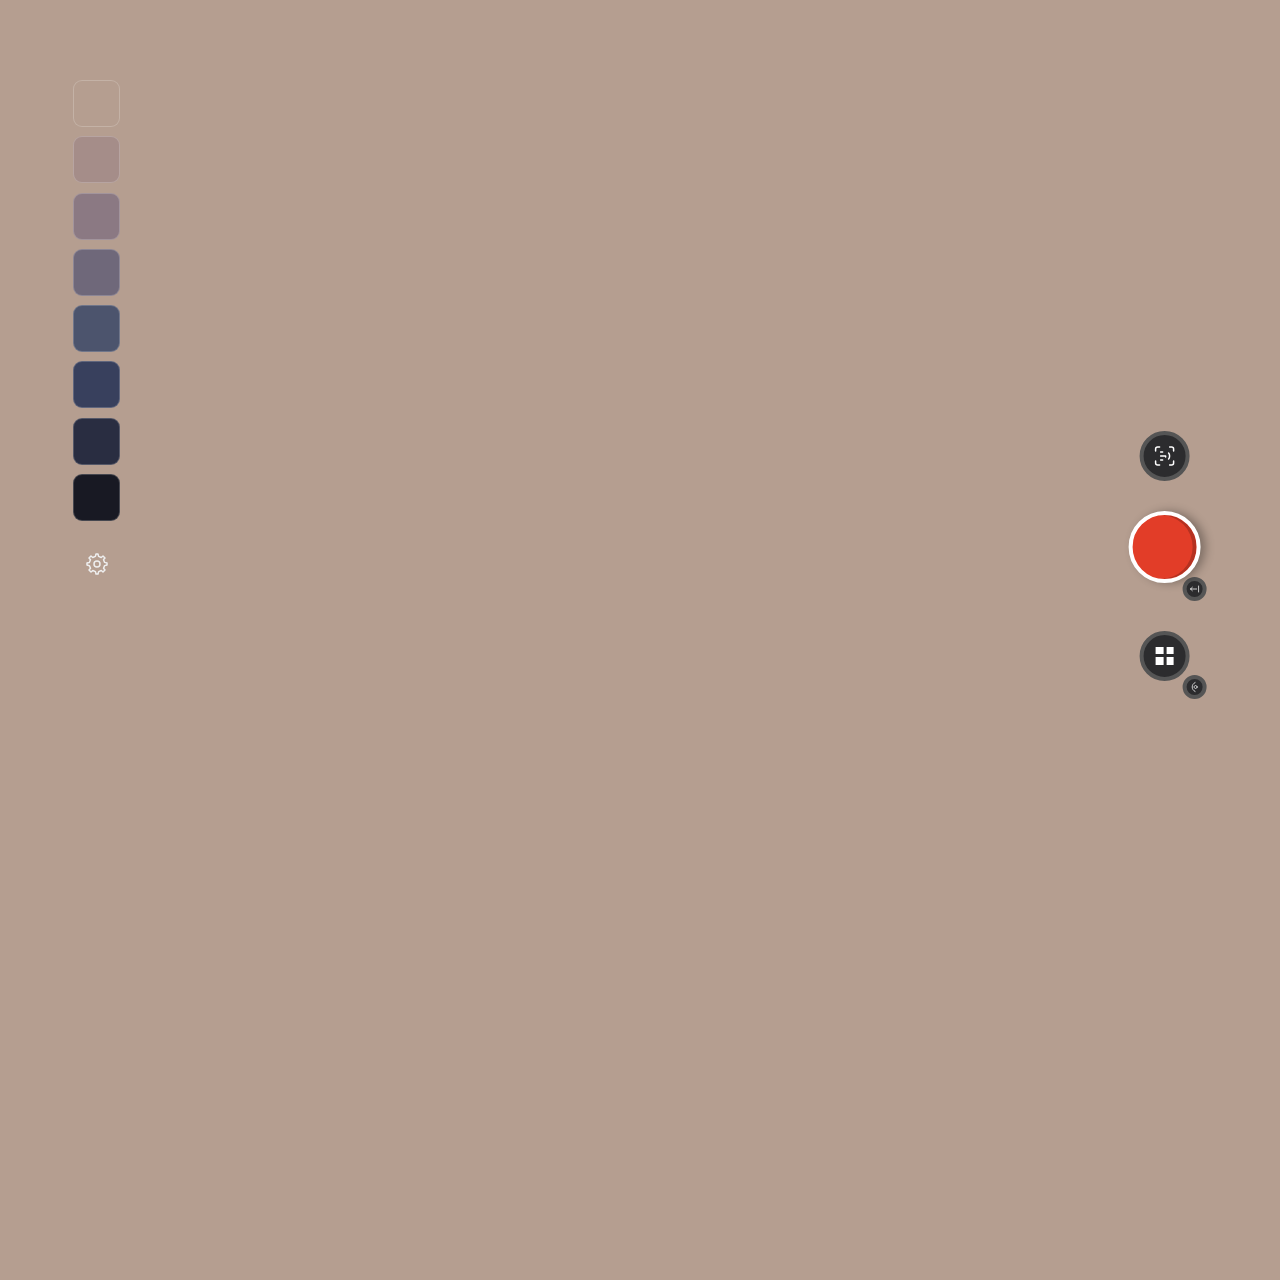
==== index.html @ 61f8f137 "Blue noise dither" ====
<!doctype html>
<html lang="en">
  <head>
    <meta charset="UTF-8" />
    <link rel="manifest" href="manifest.json" />
    <link rel="icon" href="media/favicon.ico" type="image/x-icon" />
    <title>Tesseŀla</title>
    <meta
      name="viewport"
      content="width=device-width, initial-scale=1.0, maximum-scale=1.0, user-scalable=no"
    />
    <meta name="apple-mobile-web-app-capable" content="yes" />
    <meta
      name="apple-mobile-web-app-status-bar-style"
      content="black-translucent"
    />
    <meta name="theme-color" content="#111111" />
    <link rel="stylesheet" href="fonts/jersey.css" />
    <link rel="stylesheet" href="fonts/inter.css" />
    <link rel="stylesheet" href="fonts/iconoir/iconoir.css" />
    <link rel="stylesheet" href="canvas.css" />
  </head>
  <body>
    <!-- The main container for the app's visual output -->
    <header id="palette">
      <div id="topContainer">
        <button id="settingsBtn" aria-label="Settings">
          <span class="iconoir-settings"></span>
        </button>
        <div id="palettePreview"></div>
      </div>
    </header>
    <div class="app-container">
      <main class="viewfinder">
        <div class="canvas-container">
          <!-- The primary canvas for displaying the video feed and UI -->
          <canvas id="displayCanvas"></canvas>
          <!-- A secondary canvas used for smooth transitions between frames -->
          <canvas id="transitionCanvas"></canvas>
        </div>
        <!-- The video element remains hidden, serving only as a data source -->
        <video id="videoFeed" playsinline autoplay muted></video>
        <!-- The file input is also hidden, triggered programmatically for desktop use -->
        <input
          type="file"
          id="imageInput"
          accept="image/*"
          style="display: none"
        />
      </main>
    </div>
    <footer id="controls">
      <div id="buttonContainer">
        <button id="ditherBtn" aria-label="Dither">
          <span class="iconoir-eye"></span>
        </button>
        <button id="resToggleBtn" aria-label="Toggle Resolution">
          <div class="res-icon">
            <span></span>
            <span></span>
            <span></span>
            <span></span>
          </div>
        </button>
        <button id="loadBtn" aria-label="Load">
          <span class="iconoir-upload"></span>
        </button>
        <button id="shutterBtn" aria-label="Shutter"></button>

        <button id="reverseCameraBtn" aria-label="Reverse Camera">
          <span class="iconoir-face-id"></span>
        </button>
      </div>
    </footer>
    <!-- The main application logic -->
    <script src="libs/interact.min.js"></script>
    <script src="src/main.js" type="module"></script>
    <div id="paletteModal" class="modal">
      <div class="modal-content" id="palette-modal-content">
        <span class="close-button">&times;</span>
        <div id="palette-grid"></div>
      </div>
    </div>
    <div id="infoModal" class="modal">
      <div id="modal-content">
        <span class="close-button">&times;</span>
        <h2>
          <span style="font-family: &quot;Inter&quot;">Tesseŀla</span>
        </h2>
        <h3>Pixel cam <span id="version">{{version}}</span></h3>
        <h4>By Ruben Berenguel, 2025</h4>
        <hr />
        <p><code>Palettes</code>: tap to switch, long tap for modal</p>
        <p><code>Square button:</code> low/lower res.</p>
        <p><code>Eye button</code>: Blue noise dithering on/off.</p>
        <p>
          <code>Upload button</code>: Use an existing image, or upload a
          (single) custom palette (Mx32 image composed of 32x32 squares)
        </p>
        <p><code>Face button</code>: Switch to front camera (and then back).</p>
        <p>
          <code>Long press on the image</code> once taken to save / share it.
          Sometimes it can fail. If it does, tap twice on the lower resolution
          and that seems to fix it.
        </p>

        <p>
          Palettes are from Lospec, you can find the full list in
          <a href="https://github.com/rberenguel/tessella"
            >this app's repository</a
          >
        </p>
        <hr />
        <p>
          The layout can be somewhat unstable. This is because iOS Safari does
          not respect preferred orientation lock, so I had to create a
          responsive layout that looks the same when the phone rotates. This
          would not happen on Android, but I have to use the same way in both.
        </p>
      </div>
    </div>
  </body>
</html>
---- fonts/jersey.css ----
@font-face {
  font-family: "jersey";
  src: url("./jersey.ttf") format("truetype");
}
---- fonts/inter.css ----
@font-face {
  font-family: "Inter";
  src: url("./InterDisplay-Regular.woff2") format("woff2");
}
@font-face {
  font-family: "Inter";
  src: url("./InterDisplay-Bold.woff2") format("woff2");
  font-weight: bold;
  font-style: normal;
}
@font-face {
  font-family: "Inter";
  src: url("./InterDisplay-Italic.woff2") format("woff2");
  font-weight: normal;
  font-style: italic;
}
---- canvas.css ----
:root {
  --chrome-bg: #111;
  --chrome-fg: #eee;
}

html,
body {
  margin: 0;
  padding: 0;
  width: 100%;
  height: 100%;
  overflow: hidden !important;
  position: fixed;
  background-color: var(--chrome-bg);
  font-family: "jersey", Roboto, sans-serif;
  -webkit-touch-callout: none;
  -webkit-user-select: none;
  -khtml-user-select: none;
  -moz-user-select: none;
  -ms-user-select: none;
  user-select: none;
}

.app-container {
  display: grid;
  grid-template-rows: 10% 70% 20%;
  width: max(100vw, 100vh);
  height: max(100vw, 100vh);
  position: absolute;
  top: 0;
  left: 0;
  box-shadow: 0 0 20px rgba(0, 0, 0, 0.5);
}

/* This rule now applies to BOTH canvases */
#displayCanvas,
#transitionCanvas {
  position: absolute;
  top: 0;
  left: 0;
  /*width: 100%;
  height: 100%;*/
}

/* Add this new rule for the transition layer */
#transitionCanvas {
  opacity: 0;
  pointer-events: none; /* Ensures it can't be clicked */
  transition: opacity 0.3s ease-in-out;
}

#videoFeed {
  display: none; /* We only need it as a data source */
}

.button-container {
  display: flex;
  justify-content: center;
  align-items: center;
  gap: 30px;
}

/* Add this rule for the new resolution toggle button */
#resToggleBtn {
  width: 50px;
  height: 50px;
  border-radius: 50%;
  background-color: #2c2c2e;
  color: #fff;
  font-weight: bold;
  border: 4px solid #555;
  cursor: pointer;
  transition:
    background-color 0.2s ease,
    border-color 0.2s ease;
  font-size: 24px;
  line-height: 1;
  display: flex;
  justify-content: center;
  align-items: center;
}

#reverseCameraBtn {
  width: 50px;
  height: 50px;
  border-radius: 50%;
  background-color: #2c2c2e;
  color: #fff;
  font-weight: bold;
  border: 4px solid #555;
  cursor: pointer;
  transition:
    background-color 0.2s ease,
    border-color 0.2s ease;
  font-size: 24px;
  line-height: 1;
  display: flex;
  justify-content: center;
  align-items: center;
}

#ditherBtn {
  width: 24px;
  height: 24px;
  border-radius: 50%;
  background-color: #2c2c2e;
  color: #fff;
  font-weight: bold;
  border: 4px solid #555;
  cursor: pointer;
  transition:
    background-color 0.2s ease,
    border-color 0.2s ease;
  font-size: 24px;
  line-height: 1;
  display: flex;
  justify-content: center;
  align-items: center;
  margin: -1.5em;
  margin-top: 1em;
}

#ditherBtn.active {
  background-color: #444;
  border-color: #fff;
}

#ditherBtn span {
  transform: scale(0.5);
}

#loadBtn {
  width: 24px;
  height: 24px;
  border-radius: 50%;
  background-color: #2c2c2e;
  color: #fff;
  font-weight: bold;
  border: 4px solid #555;
  cursor: pointer;
  transition:
    background-color 0.2s ease,
    border-color 0.2s ease;
  font-size: 24px;
  line-height: 1;
  display: flex;
  justify-content: center;
  align-items: center;
  margin-right: -1.5em;
  margin-top: 2.5em;
}

#loadBtn span {
  transform: scale(0.5);
}

/* Add this style for the button's "active" (low-res) state */
#resToggleBtn.active {
  background-color: #444;
  border-color: #fff;
}

.res-icon {
  display: grid;
  grid-template-columns: 1fr 1fr;
  gap: 3px;
  width: 18px;
  height: 18px;
  transition: all 0.2s ease;
}

/* These are the individual "pixels" of the grid icon */
.res-icon span {
  background-color: #fff;
  transition: background-color 0.2s ease;
}

/* --- The Magic Toggle --- */
/* When the button is active (low-res mode)... */
#resToggleBtn.active .res-icon {
  gap: 0; /* Remove the gap */
  background-color: #fff; /* The container itself becomes the solid square */
}

#resToggleBtn.active .res-icon span {
  background-color: transparent; /* ...and the individual pixels disappear */
}

#shutterBtn {
  width: 72px;
  height: 72px;
  border-radius: 50%;
  background-color: #e23d28;
  border: 4px solid #fff;
  box-shadow:
    0 5px 10px rgba(0, 0, 0, 0.3),
    inset 0 -4px 0 rgba(0, 0, 0, 0.2);
  cursor: pointer;
  appearance: none;
  transition:
    transform 0.1s ease,
    box-shadow 0.1s ease;
}

#shutterBtn:active {
  transform: translateY(2px);
  box-shadow:
    0 2px 5px rgba(0, 0, 0, 0.4),
    inset 0 -2px 0 rgba(0, 0, 0, 0.2);
}

/* Palette */

#topContainer {
  position: relative;
  left: 50%;
  transform: translate(-50%);
  top: 1vh;
  width: auto;
  display: flex;
}

#palette {
  position: absolute;
  height: calc(0.1 * max(100vh, 100vw));
  width: 100vw;
  z-index: 1000;
}

body.landscape #palette {
  top: 0 !important;
  transform-origin: center center;
  transform: rotate(-90deg);
  top: 20cqw;
  left: calc(-50% + 0.1 * max(100vh, 100vw));
}

#palettePreview {
  display: inline-grid;
  grid-template-columns: repeat(8, 1fr);
  row-gap: 4px;
  width: min(30vh, 30vh);
  position: relative;
  left: 50%;
  transform: translate(-50%);
}

body.landscape #palettePreview {
  width: 50vh;
  left: 30%;
}

.swatch {
  width: calc(5 * min(1vh, 1vw));
  height: calc(5 * min(1vh, 1vw));
  border-radius: calc(1 * min(1vh, 1vw));
  border: 1px solid rgba(255, 255, 255, 0.2);
}

/* HTML controls: footer */

#controls {
  position: absolute;
  bottom: calc(0.1 * min(100vh, 100vw));
  height: calc(0.1 * max(100vh, 100vw));
  width: 100%;
}

body.landscape #controls {
  position: absolute;
  bottom: 0;
  height: calc(0.1 * max(100vh, 100vw));
  width: 100vh;
  transform: rotate(-90deg);
  transform-origin: left top;
  left: 100%;
}

#buttonContainer {
  position: relative;
  left: 50%;
  transform: translate(-50%);
  top: 1vh;
  width: auto;
  display: flex;
  justify-content: center;
  align-items: center;
  gap: 30px;
}

body.landscape #buttonContainer {
  transform: translate(-25%, calc(-0.13 * max(100vh, 100vw)));
  left: 0;
}

#shutterBtn {
  width: 72px;
  height: 72px;
  border-radius: 50%;
  background-color: #e23d28;
  border: 4px solid #fff;
  box-shadow:
    0 5px 10px rgba(0, 0, 0, 0.3),
    inset 0 -4px 0 rgba(0, 0, 0, 0.2);
  cursor: pointer;
  appearance: none;
  transition:
    transform 0.1s ease,
    box-shadow 0.1s ease;
}

#shutterBtn:active {
  transform: translateY(2px);
  box-shadow:
    0 2px 5px rgba(0, 0, 0, 0.4),
    inset 0 -2px 0 rgba(0, 0, 0, 0.2);
}

#shutterBtn.active {
  background-color: #792116;
  border: 4px solid #395d0e;
  box-shadow:
    0 5px 10px rgba(0, 0, 0, 0.3),
    inset 0 -8px 0 rgba(0, 0, 0, 0.2);
}

#resToggleBtn {
  width: 50px;
  height: 50px;
  border-radius: 50%;
  background-color: #2c2c2e;
  color: #fff;
  font-weight: bold;
  border: 4px solid #555;
  cursor: pointer;
  transition:
    background-color 0.2s ease,
    border-color 0.2s ease;
  font-size: 24px;
  line-height: 1;
  display: flex;
  justify-content: center;
  align-items: center;
}

#resToggleBtn.active {
  background-color: #444;
  border-color: #fff;
}

.res-icon span {
  background-color: #fff;
  transition: background-color 0.2s ease;
}

/* --- The Magic Toggle --- */
/* When the button is active (low-res mode)... */
#resToggleBtn.active .res-icon {
  gap: 0; /* Remove the gap */
  background-color: #fff; /* The container itself becomes the solid square */
}

#resToggleBtn.active .res-icon span {
  background-color: transparent; /* ...and the individual pixels disappear */
}

#reverseCameraBtn {
  width: 50px;
  height: 50px;
  border-radius: 50%;
  background-color: #2c2c2e;
  color: #fff;
  font-weight: bold;
  border: 4px solid #555;
  cursor: pointer;
  transition:
    background-color 0.2s ease,
    border-color 0.2s ease;
  font-size: 24px;
  line-height: 1;
  display: flex;
  justify-content: center;
  align-items: center;
  content: "⇄";
}

/* Settings Button */
#settingsBtn {
  position: relative;
  left: 10%;
  background: none;
  border: none;
  color: var(--chrome-fg);
  font-size: 24px;
  cursor: pointer;
  padding: 0;
  display: flex;
  align-items: center;
  z-index: 1001;
}

#settingsBtn .iconoir-settings {
  font-size: 24px; /* Ensure icon size matches button */
}

/* Modal Styles */
.modal {
  display: none; /* Hidden by default */
  position: fixed; /* Stay in place */
  z-index: 1001; /* Sit on top */
  left: 0;
  top: 0;
  width: 100%; /* Full width */
  height: 100%; /* Full height */
  font-size: 1.2rem;
  overflow: auto; /* Enable scroll if needed */
  background-color: rgba(0, 0, 0, 0.7); /* Black w/ opacity */
  backdrop-filter: blur(5px); /* Optional: for a frosted glass effect */
}

#modal-content {
  background-color: #002b36; /* Solarized dark base */
  margin: 15% auto; /* 15% from the top and centered */
  padding: 20px;
  border: 1px solid #888;
  width: 80%; /* Could be more or less, depending on screen size */
  max-width: 500px; /* Max width for larger screens */
  border-radius: 8px;
  box-shadow: 0 4px 8px rgba(0, 0, 0, 0.2);
  color: var(--chrome-fg);
  position: relative;
}

#modal-content a {
  color: #990;
  text-decoration: none;
}

#modal-content code {
  color: #900;
}

#modal-content h1,
#modal-content h2,
#modal-content h3,
#modal-content h4 {
  margin-inline-start: 0;
  margin-inline-end: 0;
  margin-block-start: 0;
  margin-block-end: 0.3rem;
}

#modal-content p {
  margin-inline-start: 0;
  margin-inline-end: 0;
  margin-block-start: 0;
  margin-block-end: 0.3rem;
}

.close-button {
  color: var(--chrome-fg);
  position: absolute;
  top: 10px;
  right: 20px;
  font-size: 28px;
  font-weight: bold;
  cursor: pointer;
}

.close-button:hover,
.close-button:focus {
  color: #bbb;
  text-decoration: none;
  cursor: pointer;
}

#palette-modal-content {
  padding-right: 1em;
  padding-left: 1em;
}

#palette-grid {
  padding-top: 2em;
  display: grid;
  grid-template-columns: repeat(auto-fill, minmax(min(25vw, 25vh), 1fr));
  gap: 15px;
  max-height: 90vh;
  overflow-y: auto;
}

#palette-grid::-webkit-scrollbar {
  display: none; /* For Chrome, Safari, and Opera */
}

#palette-grid {
  -ms-overflow-style: none; /* For Internet Explorer and Edge */
  scrollbar-width: none; /* For Firefox */
}

.palette-grid-item {
  display: grid;
  grid-template-columns: repeat(4, 1fr);
  gap: 4px;
  padding: 8px;
  cursor: pointer;
  border: 2px solid #555;
  border-radius: 5px;
  transition:
    transform 0.2s ease,
    border-color 0.2s ease;
  height: fit-content;
}

.palette-grid-item:hover {
  border-color: #fff;
  transform: scale(1.01);
}

.mini-swatch {
  width: 100%;
  padding-bottom: 100%; /* Creates a square aspect ratio */
  border-radius: 3px;
}
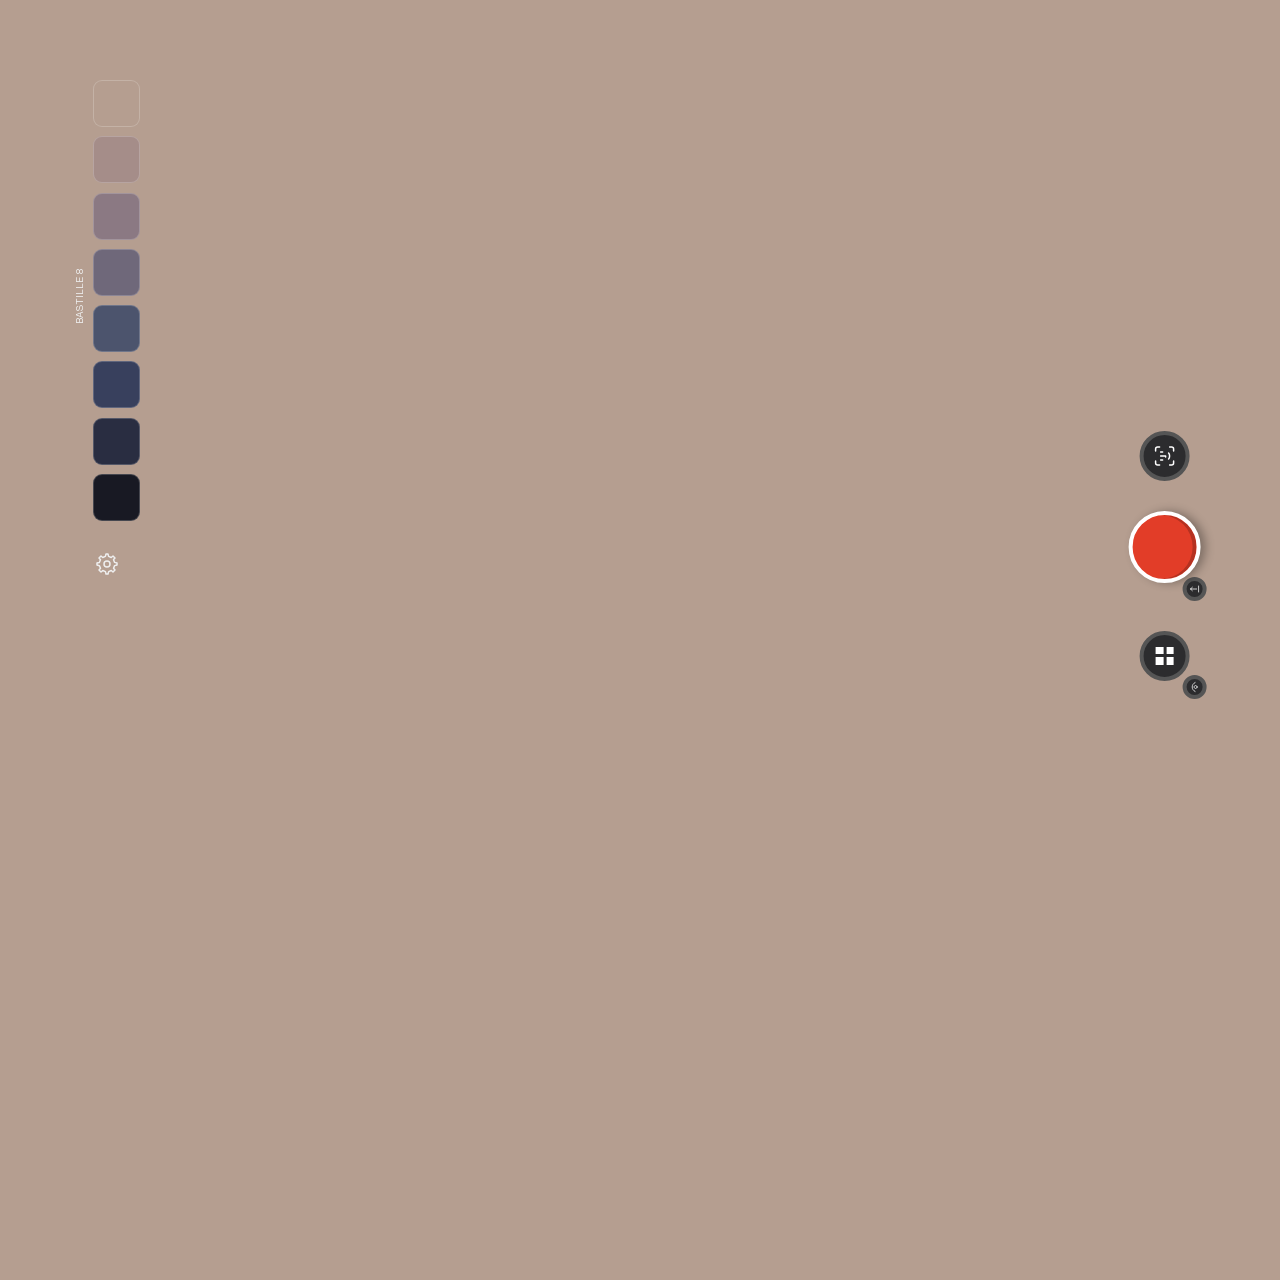
==== commit cf153b32: "Add palette name when taking the picture" ====
--- a/index.html
+++ b/index.html
@@ -1,7 +1,7 @@
 <!doctype html>
 <html lang="en">
   <head>
-    <meta charset="UTF-8" />
+    <meta charset="UTF--8" />
     <link rel="manifest" href="manifest.json" />
     <link rel="icon" href="media/favicon.ico" type="image/x-icon" />
     <title>Tesseŀla</title>
@@ -21,7 +21,6 @@
     <link rel="stylesheet" href="canvas.css" />
   </head>
   <body>
-    <!-- The main container for the app's visual output -->
     <header id="palette">
       <div id="topContainer">
         <button id="settingsBtn" aria-label="Settings">
@@ -33,14 +32,10 @@
     <div class="app-container">
       <main class="viewfinder">
         <div class="canvas-container">
-          <!-- The primary canvas for displaying the video feed and UI -->
           <canvas id="displayCanvas"></canvas>
-          <!-- A secondary canvas used for smooth transitions between frames -->
           <canvas id="transitionCanvas"></canvas>
         </div>
-        <!-- The video element remains hidden, serving only as a data source -->
         <video id="videoFeed" playsinline autoplay muted></video>
-        <!-- The file input is also hidden, triggered programmatically for desktop use -->
         <input
           type="file"
           id="imageInput"
@@ -72,7 +67,6 @@
         </button>
       </div>
     </footer>
-    <!-- The main application logic -->
     <script src="libs/interact.min.js"></script>
     <script src="src/main.js" type="module"></script>
     <div id="paletteModal" class="modal">
@@ -87,36 +81,72 @@
         <h2>
           <span style="font-family: &quot;Inter&quot;">Tesseŀla</span>
         </h2>
-        <h3>Pixel cam <span id="version">{{version}}</span></h3>
+        <h3>Pixel Cam <span id="version">{{version}}</span></h3>
         <h4>By Ruben Berenguel, 2025</h4>
         <hr />
-        <p><code>Palettes</code>: tap to switch, long tap for modal</p>
-        <p><code>Square button:</code> low/lower res.</p>
-        <p><code>Eye button</code>: Blue noise dithering on/off.</p>
+        <h4>Controls</h4>
         <p>
-          <code>Upload button</code>: Use an existing image, or upload a
-          (single) custom palette (Mx32 image composed of 32x32 squares)
+          <code>Palette Bar (Top):</code> <b>Tap</b> to cycle through palettes.
+          <b>Long press</b> to open the full palette library.
         </p>
-        <p><code>Face button</code>: Switch to front camera (and then back).</p>
         <p>
-          <code>Long press on the image</code> once taken to save / share it.
-          Sometimes it can fail. If it does, tap twice on the lower resolution
-          and that seems to fix it.
+          <code>Shutter (Center):</code> <b>Tap</b> to freeze the live view.
+          <b>Tap again</b> to resume the live camera.
         </p>
-
         <p>
-          Palettes are from Lospec, you can find the full list in
-          <a href="https://github.com/rberenguel/tessella"
-            >this app's repository</a
-          >
+          <code>Resolution (Square Icon):</code> Toggles between low and
+          ultra-low resolution modes.
+        </p>
+        <p>
+          <code>Dither (Eye Icon):</code> Toggles the blue noise dithering
+          effect on or off for smoother color transitions.
+        </p>
+        <p>
+          <code>Upload (Upload Icon):</code> Allows you to process an existing
+          image from your device. You can also use this to upload a custom
+          palette (see below).
+        </p>
+        <p>
+          <code>Flip Camera (Face Icon):</code> Switches between the
+          front-facing and rear-facing cameras on your device.
+        </p>
+        <hr />
+        <h4>Usage Tips</h4>
+        <p>
+          <b>Save & Share:</b> <b>Long press on a captured image</b> to open
+          your device's native share menu or to save the image. The saved image
+          includes a strip of the active color palette.
+        </p>
+        <p>
+          <b>Custom Palettes:</b> Use the <b>Upload button</b> to load a custom
+          palette. A valid palette is a <b>32xM pixel image</b> where each 32x32
+          square is a solid color. The app will automatically extract the colors
+          and save the palette for future use (just one palette).
+        </p>
+        <p>
+          The full list with links of built-in palettes from Lospec can be found
+          in the
+          <a href="https://github.com/rberenguel/tessella">app's repository</a>.
         </p>
         <hr />
         <p>
-          The layout can be somewhat unstable. This is because iOS Safari does
-          not respect preferred orientation lock, so I had to create a
-          responsive layout that looks the same when the phone rotates. This
-          would not happen on Android, but I have to use the same way in both.
+          This app works best when installed as a Progressive Web App (PWA). Use
+          your browser's "Add to Home Screen" option for the best experience.
         </p>
+        <p>If you enjoy this…</p>
+        <script
+          type="text/javascript"
+          src="https://cdnjs.buymeacoffee.com/1.0.0/button.prod.min.js"
+          data-name="bmc-button"
+          data-slug="rberenguel"
+          data-color="#994400"
+          data-emoji=""
+          data-font="Cookie"
+          data-text="Buy me a coffee"
+          data-outline-color="#000000"
+          data-font-color="#000000"
+          data-coffee-color="#ffffff"
+        ></script>
       </div>
     </div>
   </body>
--- a/canvas.css
+++ b/canvas.css
@@ -250,6 +250,20 @@
   left: 30%;
 }
 
+#paletteName {
+  grid-column: 1 / -1;
+  font-family: "Inter", sans-serif;
+  font-size: 10px;
+  color: var(--chrome-fg);
+  text-align: center;
+  white-space: nowrap;
+  overflow: hidden;
+  text-overflow: ellipsis;
+  width: 100%;
+  text-transform: uppercase;
+  margin-bottom: 4px;
+}
+
 .swatch {
   width: calc(5 * min(1vh, 1vw));
   height: calc(5 * min(1vh, 1vw));
@@ -498,17 +512,37 @@
 }
 
 .palette-grid-item {
+  display: flex;
+  flex-direction: column;
+  gap: 8px;
+  padding: 8px;
+  cursor: pointer;
+  border: 2px solid #555;
+  border-radius: 5px;
+  transition:
+    transform 0.2s ease,
+    border-color 0.2s ease;
+  height: fit-content;
+  align-items: center;
+}
+
+.palette-name {
+  font-family: "Inter", sans-serif;
+  font-size: 10px;
+  color: var(--chrome-fg);
+  text-align: center;
+  white-space: nowrap;
+  overflow: hidden;
+  text-overflow: ellipsis;
+  width: 100%;
+  text-transform: uppercase;
+}
+
+.mini-swatch-container {
   display: grid;
   grid-template-columns: repeat(4, 1fr);
   gap: 4px;
-  padding: 8px;
-  cursor: pointer;
-  border: 2px solid #555;
-  border-radius: 5px;
-  transition:
-    transform 0.2s ease,
-    border-color 0.2s ease;
-  height: fit-content;
+  width: 100%;
 }
 
 .palette-grid-item:hover {
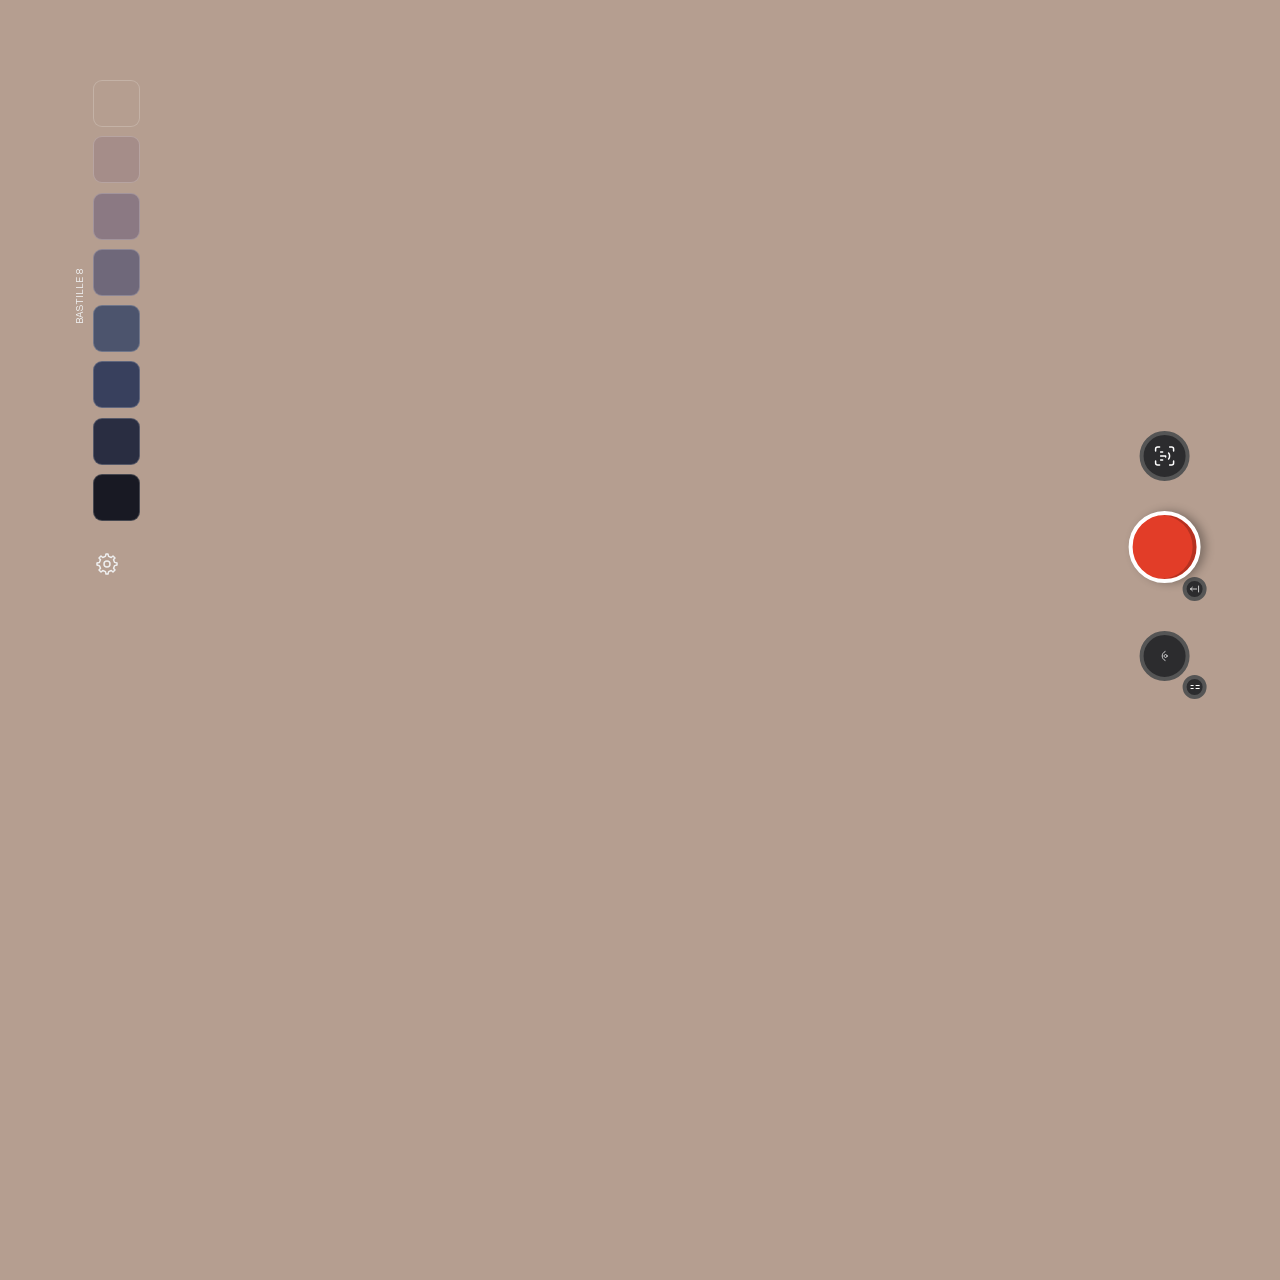
==== commit dba36bb9: "Switch buttons" ====
--- a/index.html
+++ b/index.html
@@ -46,9 +46,6 @@
     </div>
     <footer id="controls">
       <div id="buttonContainer">
-        <button id="ditherBtn" aria-label="Dither">
-          <span class="iconoir-eye"></span>
-        </button>
         <button id="resToggleBtn" aria-label="Toggle Resolution">
           <div class="res-icon">
             <span></span>
@@ -56,6 +53,9 @@
             <span></span>
             <span></span>
           </div>
+        </button>
+        <button id="ditherBtn" aria-label="Dither">
+          <span class="iconoir-eye"></span>
         </button>
         <button id="loadBtn" aria-label="Load">
           <span class="iconoir-upload"></span>
--- a/canvas.css
+++ b/canvas.css
@@ -60,8 +60,7 @@
   gap: 30px;
 }
 
-/* Add this rule for the new resolution toggle button */
-#resToggleBtn {
+#reverseCameraBtn {
   width: 50px;
   height: 50px;
   border-radius: 50%;
@@ -80,9 +79,9 @@
   align-items: center;
 }
 
-#reverseCameraBtn {
-  width: 50px;
-  height: 50px;
+#resToggleBtn {
+  width: 24px;
+  height: 24px;
   border-radius: 50%;
   background-color: #2c2c2e;
   color: #fff;
@@ -97,11 +96,13 @@
   display: flex;
   justify-content: center;
   align-items: center;
+  margin: -1.5em;
+  margin-top: 1em;
 }
 
 #ditherBtn {
-  width: 24px;
-  height: 24px;
+  width: 50px;
+  height: 50px;
   border-radius: 50%;
   background-color: #2c2c2e;
   color: #fff;
@@ -116,8 +117,6 @@
   display: flex;
   justify-content: center;
   align-items: center;
-  margin: -1.5em;
-  margin-top: 1em;
 }
 
 #ditherBtn.active {
@@ -163,9 +162,9 @@
 .res-icon {
   display: grid;
   grid-template-columns: 1fr 1fr;
-  gap: 3px;
-  width: 18px;
-  height: 18px;
+  gap: 1.5px;
+  width: 9px;
+  height: 9px;
   transition: all 0.2s ease;
 }
 
@@ -336,25 +335,6 @@
   box-shadow:
     0 5px 10px rgba(0, 0, 0, 0.3),
     inset 0 -8px 0 rgba(0, 0, 0, 0.2);
-}
-
-#resToggleBtn {
-  width: 50px;
-  height: 50px;
-  border-radius: 50%;
-  background-color: #2c2c2e;
-  color: #fff;
-  font-weight: bold;
-  border: 4px solid #555;
-  cursor: pointer;
-  transition:
-    background-color 0.2s ease,
-    border-color 0.2s ease;
-  font-size: 24px;
-  line-height: 1;
-  display: flex;
-  justify-content: center;
-  align-items: center;
 }
 
 #resToggleBtn.active {
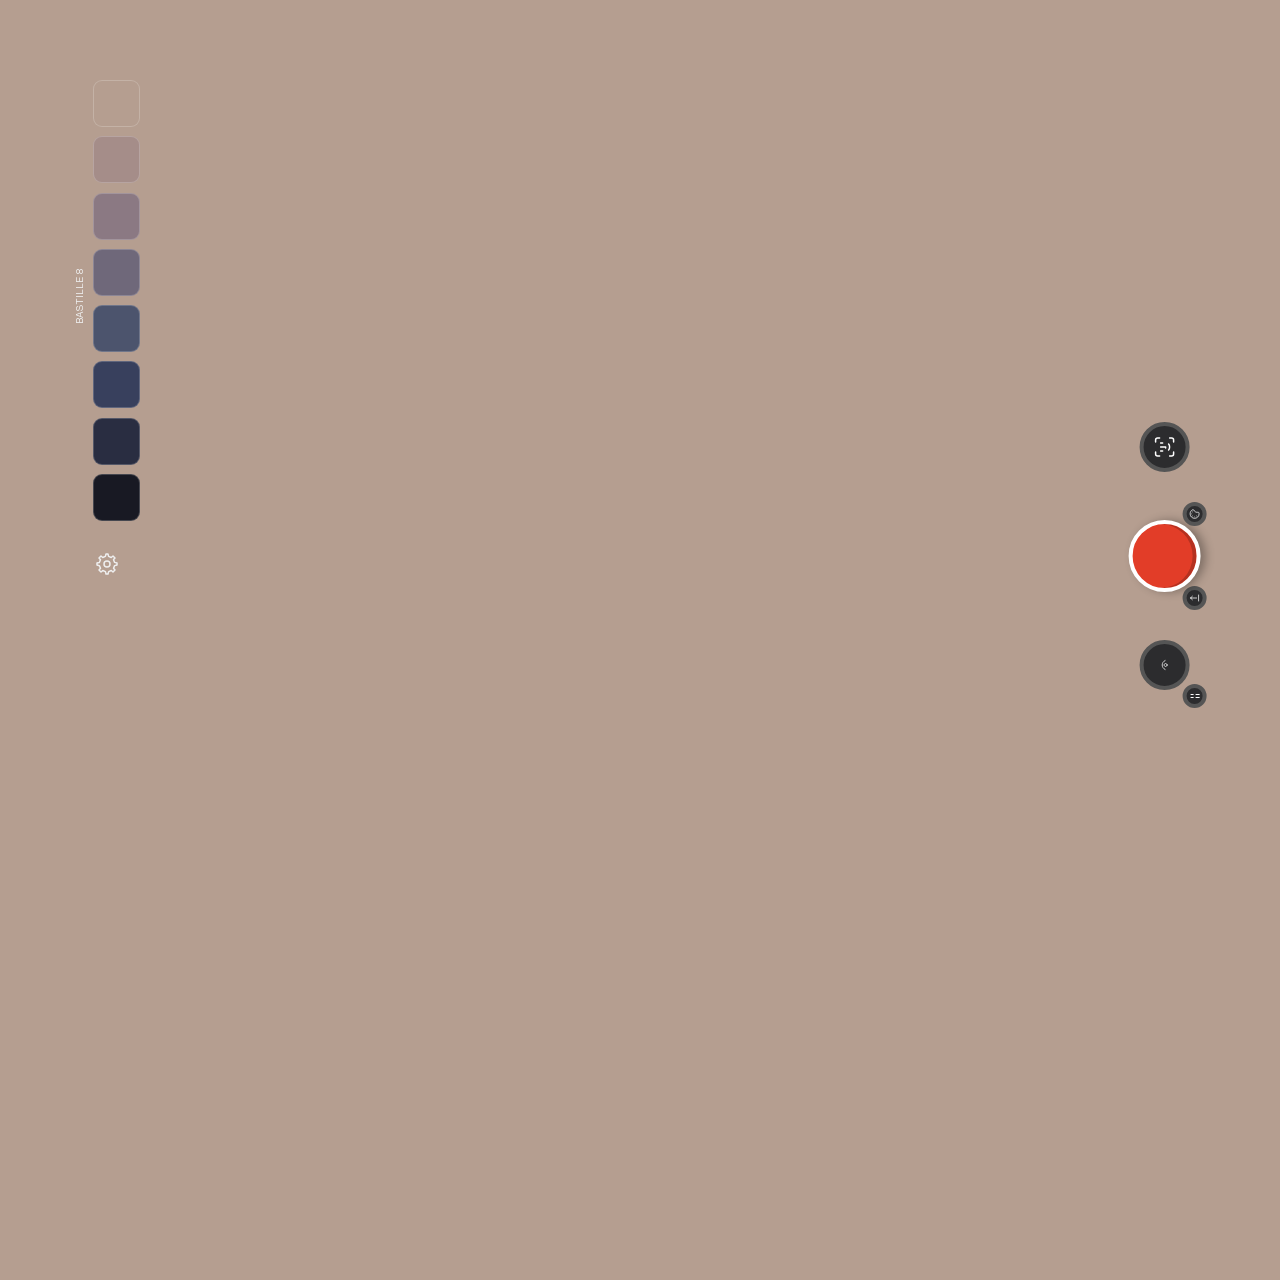
==== commit eec8c4b4: "Exploring palette import" ====
--- a/index.html
+++ b/index.html
@@ -61,7 +61,9 @@
           <span class="iconoir-upload"></span>
         </button>
         <button id="shutterBtn" aria-label="Shutter"></button>
-
+        <button id="getPaletteBtn" aria-label="Image to palette">
+          <span class="iconoir-palette"></span>
+        </button>
         <button id="reverseCameraBtn" aria-label="Reverse Camera">
           <span class="iconoir-face-id"></span>
         </button>
--- a/canvas.css
+++ b/canvas.css
@@ -153,6 +153,31 @@
   transform: scale(0.5);
 }
 
+#getPaletteBtn {
+  width: 24px;
+  height: 24px;
+  border-radius: 50%;
+  background-color: #2c2c2e;
+  color: #fff;
+  font-weight: bold;
+  border: 4px solid #555;
+  cursor: pointer;
+  transition:
+    background-color 0.2s ease,
+    border-color 0.2s ease;
+  font-size: 24px;
+  line-height: 1;
+  display: flex;
+  justify-content: center;
+  align-items: center;
+  margin-left: -1.5em;
+  margin-top: 2.5em;
+}
+
+#getPaletteBtn span {
+  transform: scale(0.5);
+}
+
 /* Add this style for the button's "active" (low-res) state */
 #resToggleBtn.active {
   background-color: #444;
